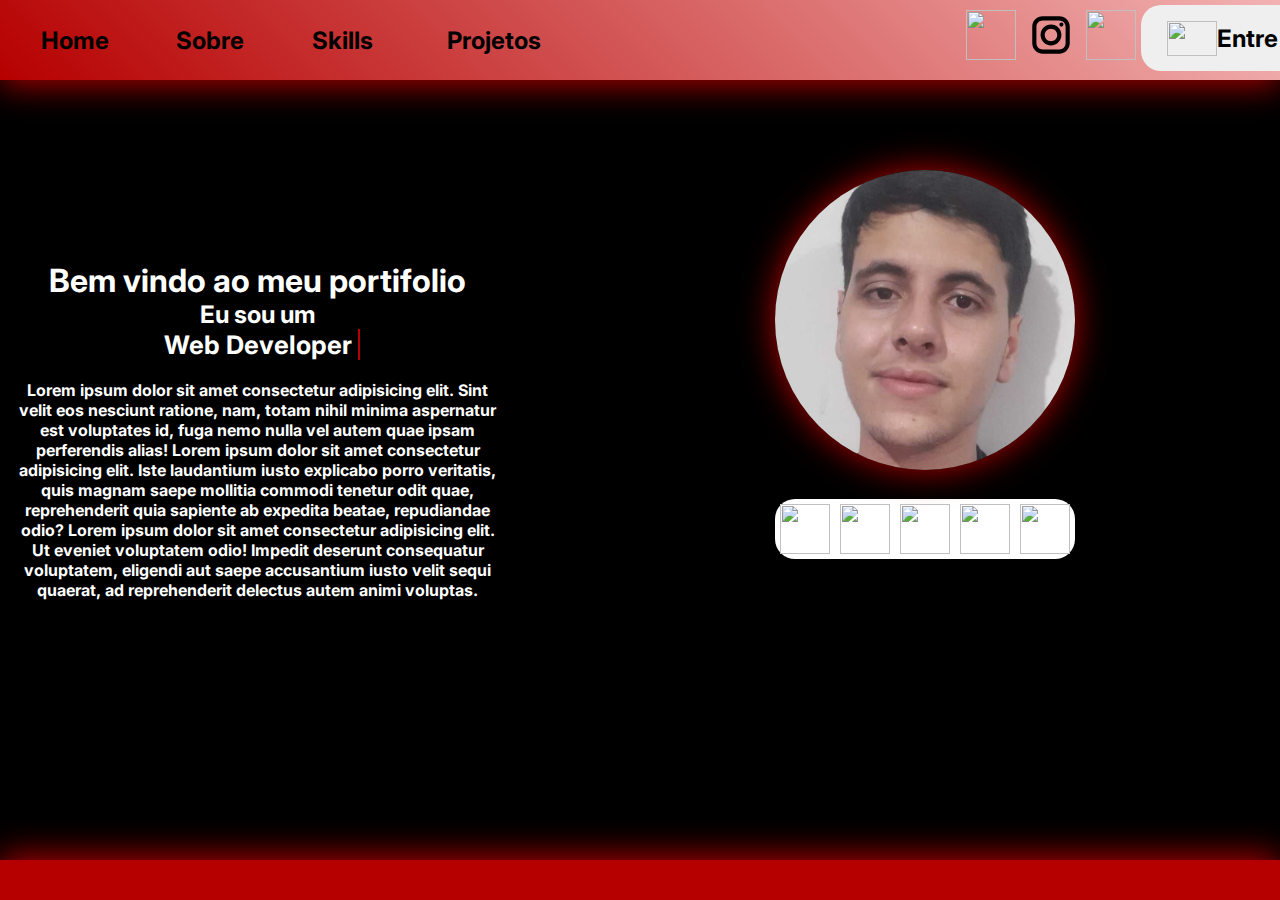
==== index.html @ 4b10b372 "efeito type adicionado" ====
<!DOCTYPE html>
<html lang="en">
  <head>
    <meta charset="UTF-8" />
    <meta name="viewport" content="width=device-width, initial-scale=1.0" />
    <link rel="stylesheet" href="./style.css" />
    <link rel="icon" type="image/png" href="./img/v964-25.jpg" />
    <link rel="preconnect" href="https://fonts.googleapis.com" />
    <link rel="preconnect" href="https://fonts.gstatic.com" crossorigin />
    <link
      href="https://fonts.googleapis.com/css2?family=Inter:wght@100..900&display=swap"
      rel="stylesheet"
    />
    <link href="https://css.gg/css?=|mail" rel="stylesheet" />

    <title>Portfolio</title>
  </head>
  <body>
    <div class="container">
      <nav class="navbar">
        <div class="links">
          <li class="linkactive"><a href="./index.html">Home</a></li>
          <li class="linkactive"><a href="">Sobre</a></li>
          <li class="linkactive"><a href="">Skills</a></li>
          <li class="linkactive"><a href="">Projetos</a></li>
        </div>
        <div class="botao">
          <a href="https://www.linkedin.com/in/lucca-andrade-cantão-b29a65206/"
            ><img
              src="https://cdn.jsdelivr.net/gh/devicons/devicon@latest/icons/linkedin/linkedin-plain.svg"
              class="iconesL"
          /></a>
          <a href="https://www.instagram.com/lihit_1204/"
            ><img src="./img/icons8-instagram.svg"  class="iconesL"
          /></a>
          <a href="https://github.com/pochita12">
            <img src="https://cdn.jsdelivr.net/gh/devicons/devicon@latest/icons/github/github-original.svg" class="iconesL" />
          </a>

          <button class="btn">
            <img src="./img/mail.svg" class="imgmail" /><a href=""
              >Entre em contato</a
            >
          </button>
        </div>
      </nav>
      <div class="assets">
        <div class="container-text">
          <h1 class="text">Bem vindo ao meu portifolio</h1>
          <div class="containerType">
            <h2 class="text">Eu sou um</h2>
            <span class="spanDigitar text"></span>
          </div>

          <br /><br />
          <p class="text">
            Lorem ipsum dolor sit amet consectetur adipisicing elit. Sint velit
            eos nesciunt ratione, nam, totam nihil minima aspernatur est
            voluptates id, fuga nemo nulla vel autem quae ipsam perferendis
            alias! Lorem ipsum dolor sit amet consectetur adipisicing elit. Iste
            laudantium iusto explicabo porro veritatis, quis magnam saepe
            mollitia commodi tenetur odit quae, reprehenderit quia sapiente ab
            expedita beatae, repudiandae odio? Lorem ipsum dolor sit amet
            consectetur adipisicing elit. Ut eveniet voluptatem odio! Impedit
            deserunt consequatur voluptatem, eligendi aut saepe accusantium
            iusto velit sequi quaerat, ad reprehenderit delectus autem animi
            voluptas.
          </p>
        </div>

        <div class="container-img">
          <img
            src="./img/Imagem do WhatsApp de 2024-05-14 à(s) 23.52.55_54731bf5.jpg"
            class="pimagem"
          /><br />
          <div class="icons">
            <img
              src="https://cdn.jsdelivr.net/gh/devicons/devicon@latest/icons/html5/html5-original-wordmark.svg"
              class="iconesL"
            />

            <img
              src="https://cdn.jsdelivr.net/gh/devicons/devicon@latest/icons/css3/css3-original-wordmark.svg"
              class="iconesL"
            />

            <img
              src="https://cdn.jsdelivr.net/gh/devicons/devicon@latest/icons/javascript/javascript-original.svg"
              class="iconesL"
            />

            <img
              src="https://cdn.jsdelivr.net/gh/devicons/devicon@latest/icons/github/github-original.svg"
              class="iconesL"
            />

            <img
              src="https://cdn.jsdelivr.net/gh/devicons/devicon@latest/icons/git/git-original.svg"
              class="iconesL"
            />
          </div>
        </div>
      </div>
      <footer class="footer"></footer>
    </div>

    <script src="./app.js"></script>
  </body>
</html>
---- style.css ----
* {
  padding: 0px;
  margin: 0px;
  font-family: "Inter", sans-serif;
  font-weight: 700;
}
body {
  width: 100%;
  height: 100vh;
  background-image: url(https://img.freepik.com/vetores-gratis/ceu-noturno-com-estrelas_1048-7871.jpg);
  background-position: center;
  background-repeat: no-repeat;
  background-size: 100%;
  background-color: black;
}
li {
  list-style: none;
  font-size: 24px;
  width: 160px;
}
a,
.linkactive {
  text-decoration: none;
  color: black;
}
.text {
  color: white;
}
.botao {
  margin-left: 170px;
  padding-top: 5px;
  display: flex;
}
.btn {
  display: flex;
  flex-direction: row;
  justify-content: center;
  align-items: center;
  width: 297px;
  height: 66px;
  border-radius: 20px;
  border: none;
  font-size: 24px;
}
.imgmail {
  width: 50px;
  height: 35px;
}
.links {
  width: 500px;
  display: flex;
  flex-direction: row;
  gap: 55px;
  align-items: center;
  justify-content: left;
  padding-left: 41.01px;
}
.navbar {
  gap: 250px;
  display: flex;
  flex-direction: row;
  height: 80px;
  width: 100%;
  background: linear-gradient(45deg, #b60000, #f2b2b2);
  box-shadow: 0px 4px 34.4px #b60000;
}
.linkactive {
  transition: 0.5s;
  width: 180px;
}
.linkactive:hover {
  padding-top: 60px;
  height: 80px;
  border-radius: 20px;
  text-decoration: underline white;
}
.linkactive:active {
  padding-top: 60px;
  height: 80px;
  border-radius: 20px;
  text-decoration: underline black;
}
.footer {
  background-color: #b60000;
  height: 40px;
  width: 100%;
  bottom: 0px;
  margin-bottom: 0px;
  position: fixed;
  box-shadow: 0px -4px 34.4px #b60000;
}
.container-img {
  width: 50%;
  right: 0px;
  padding-top: 80px;
  padding-left: 270px;
}
.container-text {
  text-align: center;
  width: 50%;
  left: 0px;
  padding-top: 19vh;
  justify-content: center;
  align-items: center;
}
.assets {
  display: flex;
  flex-direction: row;
  margin: 10px;
}
.pimagem {
  width: 300px;
  height: 300px;
  border-radius: 50%;
  box-shadow: 0px 0px 35px #b60000;
}
.icons {
  margin-top: 25px;
  border-radius: 20px;
  background-color: white;
  display: flex;
  flex-direction: row;
  height: 60px;
  width: 300px;
}
.iconesL {
  padding: 5px;
  width: 50px;
  height: 50px;
}
.spanDigitar {
  overflow: hidden;
  white-space: nowrap;
  font-size: 1.6rem;
  width: 0;
}
.containerType {
  display: inline-block;
}
.containerType span {
  position: relative;
}
.containerType span::before {
  content: "Web Developer";
  animation: words 20s infinite;
}
.containerType span::after {
  content: "";
  position: absolute;
  width: calc(100%+8px);
  height: 100%;
  background-color: black;
  border-left: 2px solid #b60000;
  right: -8px;
  animation: cursor 0.8s infinite, typing 20s steps(14) infinite;
}
@keyframes cursor {
  to {
    border-left: 2px solid black;
  }
}
@keyframes words {
  0%,
  20% {
    content: "Web developer";
  }
  21%,
  40% {
    content: "Programador";
  }
41%,
  60% {
    content: "Gamer";
  }
  61%,
  80% {
    content: "Designer";
  }
  81%,
  100% {
    content: "Estudante";
  }
}
@keyframes typing {
  10%,15%,30%,35%,50%,55%,70%,75%,90%,95%{
    width: 0;
  }
  5%,20%,25%,40%,45%,60%,65%,80%,85%{
    width: calc(100% + 8px);
  }
}
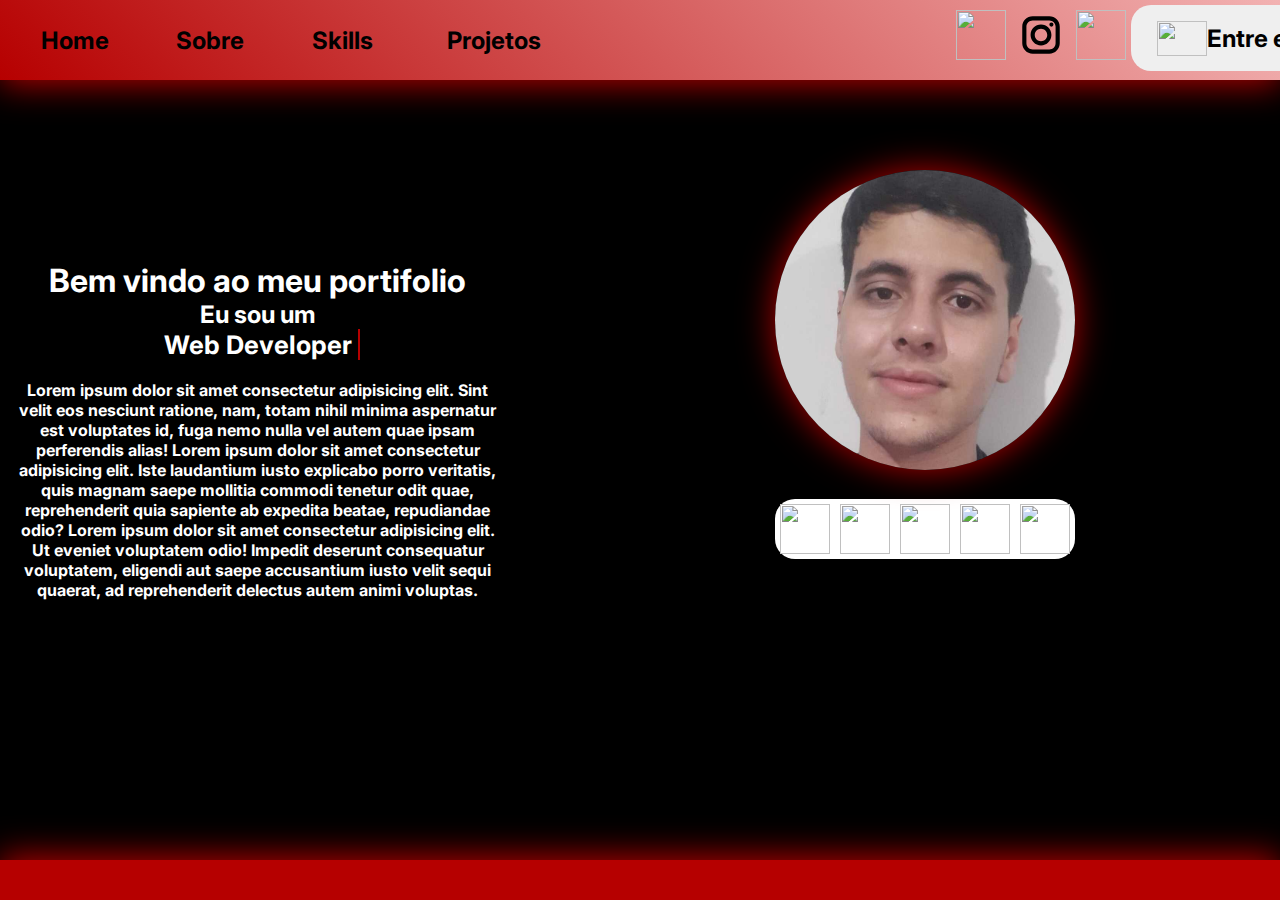
==== commit fb7f333f: "." ====
--- a/index.html
+++ b/index.html
@@ -37,10 +37,9 @@
             <img src="https://cdn.jsdelivr.net/gh/devicons/devicon@latest/icons/github/github-original.svg" class="iconesL" />
           </a>
 
-          <button class="btn">
-            <img src="./img/mail.svg" class="imgmail" /><a href=""
-              >Entre em contato</a
-            >
+          <button class="btn" onclick="openForm()">
+            <img src="./img/mail.svg" class="imgmail" />
+              Entre em contato
           </button>
         </div>
       </nav>
@@ -100,7 +99,8 @@
             />
           </div>
         </div>
-      </div>
+      </div>        
+
       <footer class="footer"></footer>
     </div>
 
--- a/style.css
+++ b/style.css
@@ -27,7 +27,7 @@
   color: white;
 }
 .botao {
-  margin-left: 170px;
+  margin-left: 160px;
   padding-top: 5px;
   display: flex;
 }
@@ -189,3 +189,4 @@
     width: calc(100% + 8px);
   }
 }
+
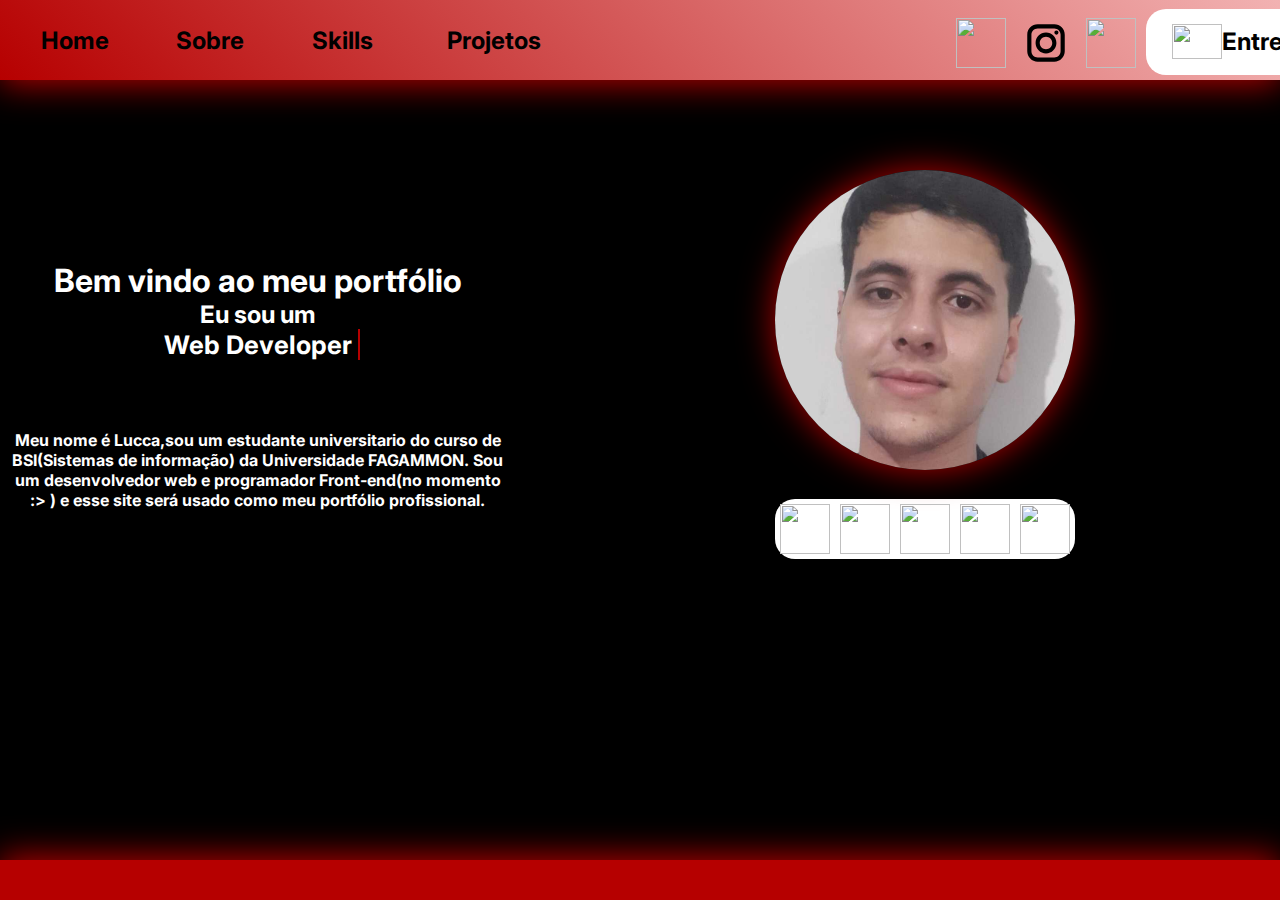
==== commit 666b3ad3: "." ====
--- a/index.html
+++ b/index.html
@@ -13,96 +13,89 @@
     />
     <link href="https://css.gg/css?=|mail" rel="stylesheet" />
 
-    <title>Portfolio</title>
+    <title>Portfólio</title>
   </head>
   <body>
-    <div class="container">
-      <nav class="navbar">
-        <div class="links">
-          <li class="linkactive"><a href="./index.html">Home</a></li>
-          <li class="linkactive"><a href="">Sobre</a></li>
-          <li class="linkactive"><a href="">Skills</a></li>
-          <li class="linkactive"><a href="">Projetos</a></li>
+    <nav class="navbar">
+      <div class="links">
+        <li class="linkactive"><a href="./index.html">Home</a></li>
+        <li class="linkactive"><a href="">Sobre</a></li>
+        <li class="linkactive"><a href="">Skills</a></li>
+        <li class="linkactive"><a href="">Projetos</a></li>
+      </div>
+      <div class="botao">
+        <a href="https://www.linkedin.com/in/lucca-andrade-cantão-b29a65206/"
+          ><img
+            src="https://cdn.jsdelivr.net/gh/devicons/devicon@latest/icons/linkedin/linkedin-plain.svg"
+            class="iconesL"
+        /></a>
+        <a href="https://www.instagram.com/lihit_1204/"
+          ><img src="./img/icons8-instagram.svg" class="iconesL"
+        /></a>
+        <a href="https://github.com/pochita12">
+          <img
+            src="https://cdn.jsdelivr.net/gh/devicons/devicon@latest/icons/github/github-original.svg"
+            class="iconesL"
+          />
+        </a>
+
+        <div class="btncntt">
+          <a href="./form.html" class="cntt">
+            <img src="./img/mail.svg" class="imgmail" />Entre em contato</a
+          >
         </div>
-        <div class="botao">
-          <a href="https://www.linkedin.com/in/lucca-andrade-cantão-b29a65206/"
-            ><img
-              src="https://cdn.jsdelivr.net/gh/devicons/devicon@latest/icons/linkedin/linkedin-plain.svg"
-              class="iconesL"
-          /></a>
-          <a href="https://www.instagram.com/lihit_1204/"
-            ><img src="./img/icons8-instagram.svg"  class="iconesL"
-          /></a>
-          <a href="https://github.com/pochita12">
-            <img src="https://cdn.jsdelivr.net/gh/devicons/devicon@latest/icons/github/github-original.svg" class="iconesL" />
-          </a>
-
-          <button class="btn" onclick="openForm()">
-            <img src="./img/mail.svg" class="imgmail" />
-              Entre em contato
-          </button>
-        </div>
-      </nav>
-      <div class="assets">
-        <div class="container-text">
-          <h1 class="text">Bem vindo ao meu portifolio</h1>
-          <div class="containerType">
-            <h2 class="text">Eu sou um</h2>
-            <span class="spanDigitar text"></span>
-          </div>
-
-          <br /><br />
-          <p class="text">
-            Lorem ipsum dolor sit amet consectetur adipisicing elit. Sint velit
-            eos nesciunt ratione, nam, totam nihil minima aspernatur est
-            voluptates id, fuga nemo nulla vel autem quae ipsam perferendis
-            alias! Lorem ipsum dolor sit amet consectetur adipisicing elit. Iste
-            laudantium iusto explicabo porro veritatis, quis magnam saepe
-            mollitia commodi tenetur odit quae, reprehenderit quia sapiente ab
-            expedita beatae, repudiandae odio? Lorem ipsum dolor sit amet
-            consectetur adipisicing elit. Ut eveniet voluptatem odio! Impedit
-            deserunt consequatur voluptatem, eligendi aut saepe accusantium
-            iusto velit sequi quaerat, ad reprehenderit delectus autem animi
-            voluptas.
-          </p>
+      </div>
+    </nav>
+    <div class="assets">
+      <div class="container-text">
+        <h1 class="text">Bem vindo ao meu portfólio</h1>
+        <div class="containerType">
+          <h2 class="text">Eu sou um</h2>
+          <span class="spanDigitar text"></span>
         </div>
 
-        <div class="container-img">
+        <br /><br />
+        <p class="text paragrafo">
+          Meu nome é Lucca,sou um estudante universitario do curso de BSI(Sistemas de informação) da Universidade FAGAMMON.
+          Sou um desenvolvedor web e programador Front-end(no momento :> ) e esse site será usado como meu portfólio profissional.
+        </p>
+      </div>
+
+      <div class="container-img">
+        <img
+          src="./img/Imagem do WhatsApp de 2024-05-14 à(s) 23.52.55_54731bf5.jpg"
+          class="pimagem"
+        /><br />
+        <div class="icons">
           <img
-            src="./img/Imagem do WhatsApp de 2024-05-14 à(s) 23.52.55_54731bf5.jpg"
-            class="pimagem"
-          /><br />
-          <div class="icons">
-            <img
-              src="https://cdn.jsdelivr.net/gh/devicons/devicon@latest/icons/html5/html5-original-wordmark.svg"
-              class="iconesL"
-            />
+            src="https://cdn.jsdelivr.net/gh/devicons/devicon@latest/icons/html5/html5-original-wordmark.svg"
+            class="icones"
+          />
 
-            <img
-              src="https://cdn.jsdelivr.net/gh/devicons/devicon@latest/icons/css3/css3-original-wordmark.svg"
-              class="iconesL"
-            />
+          <img
+            src="https://cdn.jsdelivr.net/gh/devicons/devicon@latest/icons/css3/css3-original-wordmark.svg"
+            class="icones"
+          />
 
-            <img
-              src="https://cdn.jsdelivr.net/gh/devicons/devicon@latest/icons/javascript/javascript-original.svg"
-              class="iconesL"
-            />
+          <img
+            src="https://cdn.jsdelivr.net/gh/devicons/devicon@latest/icons/javascript/javascript-original.svg"
+            class="icones"
+          />
 
-            <img
-              src="https://cdn.jsdelivr.net/gh/devicons/devicon@latest/icons/github/github-original.svg"
-              class="iconesL"
-            />
+          <img
+            src="https://cdn.jsdelivr.net/gh/devicons/devicon@latest/icons/github/github-original.svg"
+            class="icones"
+          />
 
-            <img
-              src="https://cdn.jsdelivr.net/gh/devicons/devicon@latest/icons/git/git-original.svg"
-              class="iconesL"
-            />
-          </div>
+          <img
+            src="https://cdn.jsdelivr.net/gh/devicons/devicon@latest/icons/git/git-original.svg"
+            class="icones"
+          />
         </div>
-      </div>        
+      </div>
+    </div>
 
-      <footer class="footer"></footer>
-    </div>
+    <footer class="footer"></footer>
 
     <script src="./app.js"></script>
   </body>
--- a/style.css
+++ b/style.css
@@ -8,16 +8,25 @@
   width: 100%;
   height: 100vh;
   background-image: url(https://img.freepik.com/vetores-gratis/ceu-noturno-com-estrelas_1048-7871.jpg);
-  background-position: center;
-  background-repeat: no-repeat;
-  background-size: 100%;
+  background-repeat: no-repeat center center fixed;
+  background-size: cover;
   background-color: black;
 }
+
 li {
   list-style: none;
   font-size: 24px;
   width: 160px;
 }
+textarea {
+  resize: none;
+}
+textarea::-webkit-scrollbar {
+  border-radius: 20px;
+}
+textarea::placeholder {
+  padding-top: 30px;
+}
 a,
 .linkactive {
   text-decoration: none;
@@ -28,8 +37,9 @@
 }
 .botao {
   margin-left: 160px;
-  padding-top: 5px;
-  display: flex;
+  padding-top: 13px;
+  display: flex;
+  gap: 5px;
 }
 .btn {
   display: flex;
@@ -41,6 +51,46 @@
   border-radius: 20px;
   border: none;
   font-size: 24px;
+  transition: 0.5s;
+}
+.btncntt {
+  display: flex;
+  flex-direction: row;
+  justify-content: center;
+  align-items: center;
+  text-align: center;
+}
+.cntt {
+  margin-bottom: 10px;
+  text-align: center;
+  width: 297px;
+  height: 66px;
+  border-radius: 20px;
+  border: none;
+  font-size: 24px;
+  transition: 0.5s;
+  background-color: white;
+  display: flex;
+  flex-direction: row;
+  justify-content: center;
+  align-items: center;
+  text-align: center;
+  transition: 0.5s;
+}
+.cntt:hover {
+  background-color: black;
+  color: white;
+  .imgmail {
+    -webkit-filter: invert(1);
+    filter: invert(1);
+  }
+}
+.btn:hover {
+  background-color: black;
+  color: white;
+}
+.btn a:hover {
+  color: white;
 }
 .imgmail {
   width: 50px;
@@ -54,6 +104,9 @@
   align-items: center;
   justify-content: left;
   padding-left: 41.01px;
+}
+.linksContato {
+  padding-left: 300px;
 }
 .navbar {
   gap: 250px;
@@ -127,6 +180,16 @@
   padding: 5px;
   width: 50px;
   height: 50px;
+  transition: 0.5s;
+}
+.icones {
+  padding: 5px;
+  width: 50px;
+  height: 50px;
+}
+.iconesL:hover {
+  -webkit-filter: invert(1);
+  filter: invert(1);
 }
 .spanDigitar {
   overflow: hidden;
@@ -168,7 +231,7 @@
   40% {
     content: "Programador";
   }
-41%,
+  41%,
   60% {
     content: "Gamer";
   }
@@ -178,15 +241,78 @@
   }
   81%,
   100% {
-    content: "Estudante";
+    content: "Universitario";
   }
 }
 @keyframes typing {
-  10%,15%,30%,35%,50%,55%,70%,75%,90%,95%{
+  10%,
+  15%,
+  30%,
+  35%,
+  50%,
+  55%,
+  70%,
+  75%,
+  90%,
+  95% {
     width: 0;
   }
-  5%,20%,25%,40%,45%,60%,65%,80%,85%{
+  5%,
+  20%,
+  25%,
+  40%,
+  45%,
+  60%,
+  65%,
+  80%,
+  85% {
     width: calc(100% + 8px);
   }
 }
-
+.container {
+  display: flex;
+  align-items: center;
+  justify-content: center;
+  height: 80vh;
+  width: 100%;
+}
+.formulario {
+  display: flex;
+  align-items: center;
+  justify-content: center;
+  text-align: left;
+  padding: 30px;
+  width: 600px;
+  height: 450px;
+  background: linear-gradient(45deg, #f2b2b2, #b60000);
+  box-shadow: 0px 4px 34.4px #b60000;
+  border-radius: 20px;
+}
+.form {
+  display: flex;
+  flex-direction: column;
+  gap: 10px;
+}
+.inp {
+  box-sizing: border-box;
+  width: 350px;
+  height: 66px;
+  border-radius: 20px;
+  background-color: white;
+  border: none;
+  padding: 10px;
+}
+.inp,
+textarea:focus {
+  outline: none;
+}
+.msg {
+  width: 350px;
+  height: 100px;
+}
+.form .btn {
+  width: 350px;
+}
+.paragrafo{
+  margin-top: 50px;
+}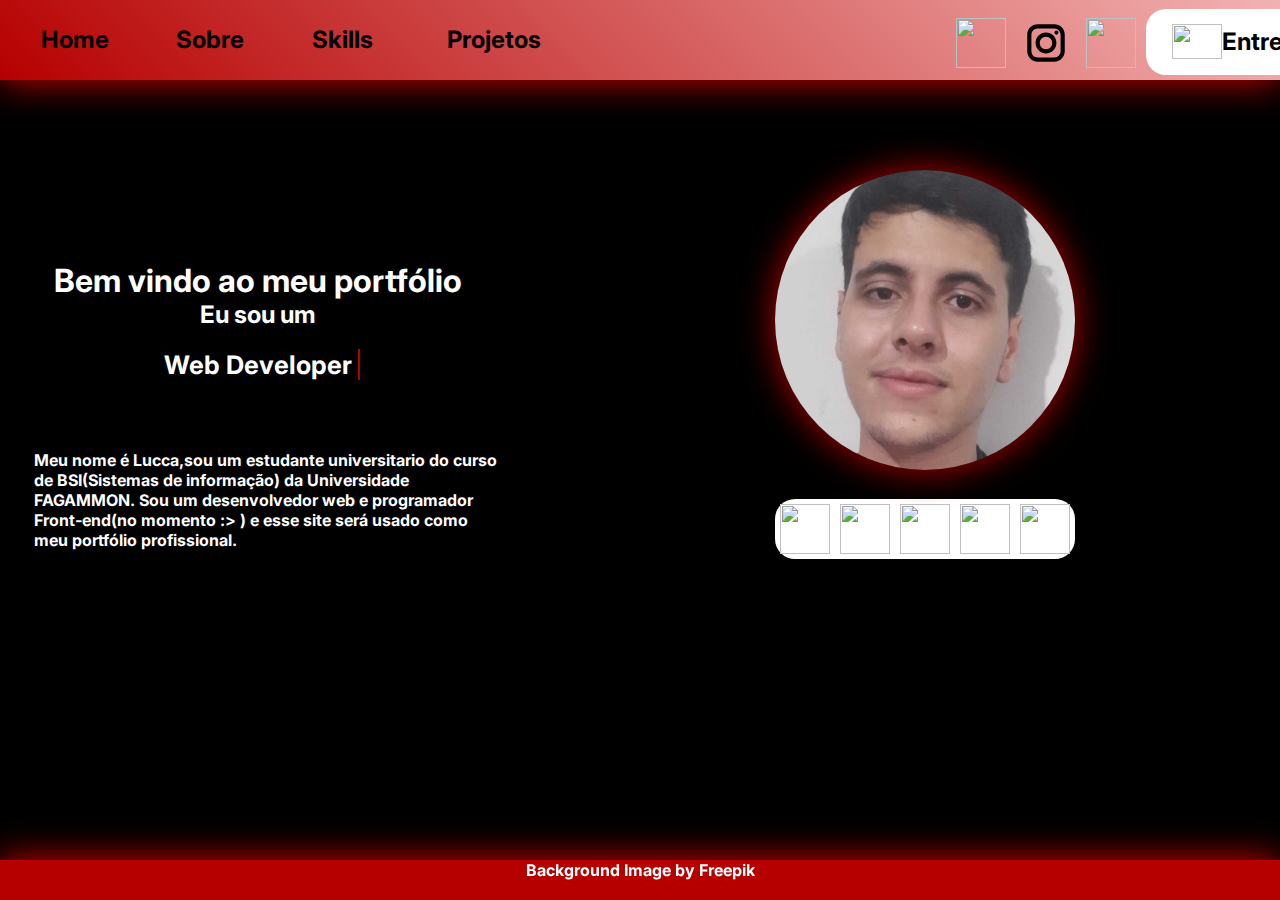
==== commit b9bde1ab: "." ====
--- a/index.html
+++ b/index.html
@@ -19,7 +19,7 @@
     <nav class="navbar">
       <div class="links">
         <li class="linkactive"><a href="./index.html">Home</a></li>
-        <li class="linkactive"><a href="">Sobre</a></li>
+        <li class="linkactive"><a href="./sobre.html">Sobre</a></li>
         <li class="linkactive"><a href="">Skills</a></li>
         <li class="linkactive"><a href="">Projetos</a></li>
       </div>
@@ -46,18 +46,22 @@
         </div>
       </div>
     </nav>
+
     <div class="assets">
       <div class="container-text">
         <h1 class="text">Bem vindo ao meu portfólio</h1>
         <div class="containerType">
           <h2 class="text">Eu sou um</h2>
+          <br />
           <span class="spanDigitar text"></span>
         </div>
 
         <br /><br />
         <p class="text paragrafo">
-          Meu nome é Lucca,sou um estudante universitario do curso de BSI(Sistemas de informação) da Universidade FAGAMMON.
-          Sou um desenvolvedor web e programador Front-end(no momento :> ) e esse site será usado como meu portfólio profissional.
+          Meu nome é Lucca,sou um estudante universitario do curso de
+          BSI(Sistemas de informação) da Universidade FAGAMMON. Sou um
+          desenvolvedor web e programador Front-end(no momento :> ) e esse site
+          será usado como meu portfólio profissional.
         </p>
       </div>
 
@@ -94,8 +98,17 @@
         </div>
       </div>
     </div>
-
-    <footer class="footer"></footer>
+    <div>
+      <p class="text paragrafo"></p>
+    </div>
+    <footer class="footer" style="color: white">
+      Background Image by
+      <a
+        href="https://www.freepik.com/free-vector/geometric-red-lights-background-realistic-style_5201345.htm#query=neon%20red&position=0&from_view=keyword&track=ais_user&uuid=297277d7-ff52-4d98-aa55-472d23de0476"
+        style="color: white"
+        >Freepik</a
+      >
+    </footer>
 
     <script src="./app.js"></script>
   </body>
--- a/style.css
+++ b/style.css
@@ -7,7 +7,7 @@
 body {
   width: 100%;
   height: 100vh;
-  background-image: url(https://img.freepik.com/vetores-gratis/ceu-noturno-com-estrelas_1048-7871.jpg);
+  background-image: url(./img/red-neon-lines-design-dark-black-background.jpg);
   background-repeat: no-repeat center center fixed;
   background-size: cover;
   background-color: black;
@@ -120,10 +120,10 @@
 .linkactive {
   transition: 0.5s;
   width: 180px;
+  height: 30px;
 }
 .linkactive:hover {
-  padding-top: 60px;
-  height: 80px;
+  height: 30px;
   border-radius: 20px;
   text-decoration: underline white;
 }
@@ -134,6 +134,7 @@
   text-decoration: underline black;
 }
 .footer {
+  text-align: center;
   background-color: #b60000;
   height: 40px;
   width: 100%;
@@ -192,6 +193,7 @@
   filter: invert(1);
 }
 .spanDigitar {
+  width: 100px;
   overflow: hidden;
   white-space: nowrap;
   font-size: 1.6rem;
@@ -233,15 +235,15 @@
   }
   41%,
   60% {
-    content: "Gamer";
+    content: "Universitario";
   }
   61%,
   80% {
-    content: "Designer";
+    content: "Tecnico de TI";
   }
   81%,
   100% {
-    content: "Universitario";
+    content: "Gamer";
   }
 }
 @keyframes typing {
@@ -266,7 +268,7 @@
   65%,
   80%,
   85% {
-    width: calc(100% + 8px);
+    width: calc(100% + 10px);
   }
 }
 .container {
@@ -313,6 +315,8 @@
 .form .btn {
   width: 350px;
 }
-.paragrafo{
+.paragrafo {
   margin-top: 50px;
-}+  margin-left: 1.5rem;
+  text-align: left;
+}
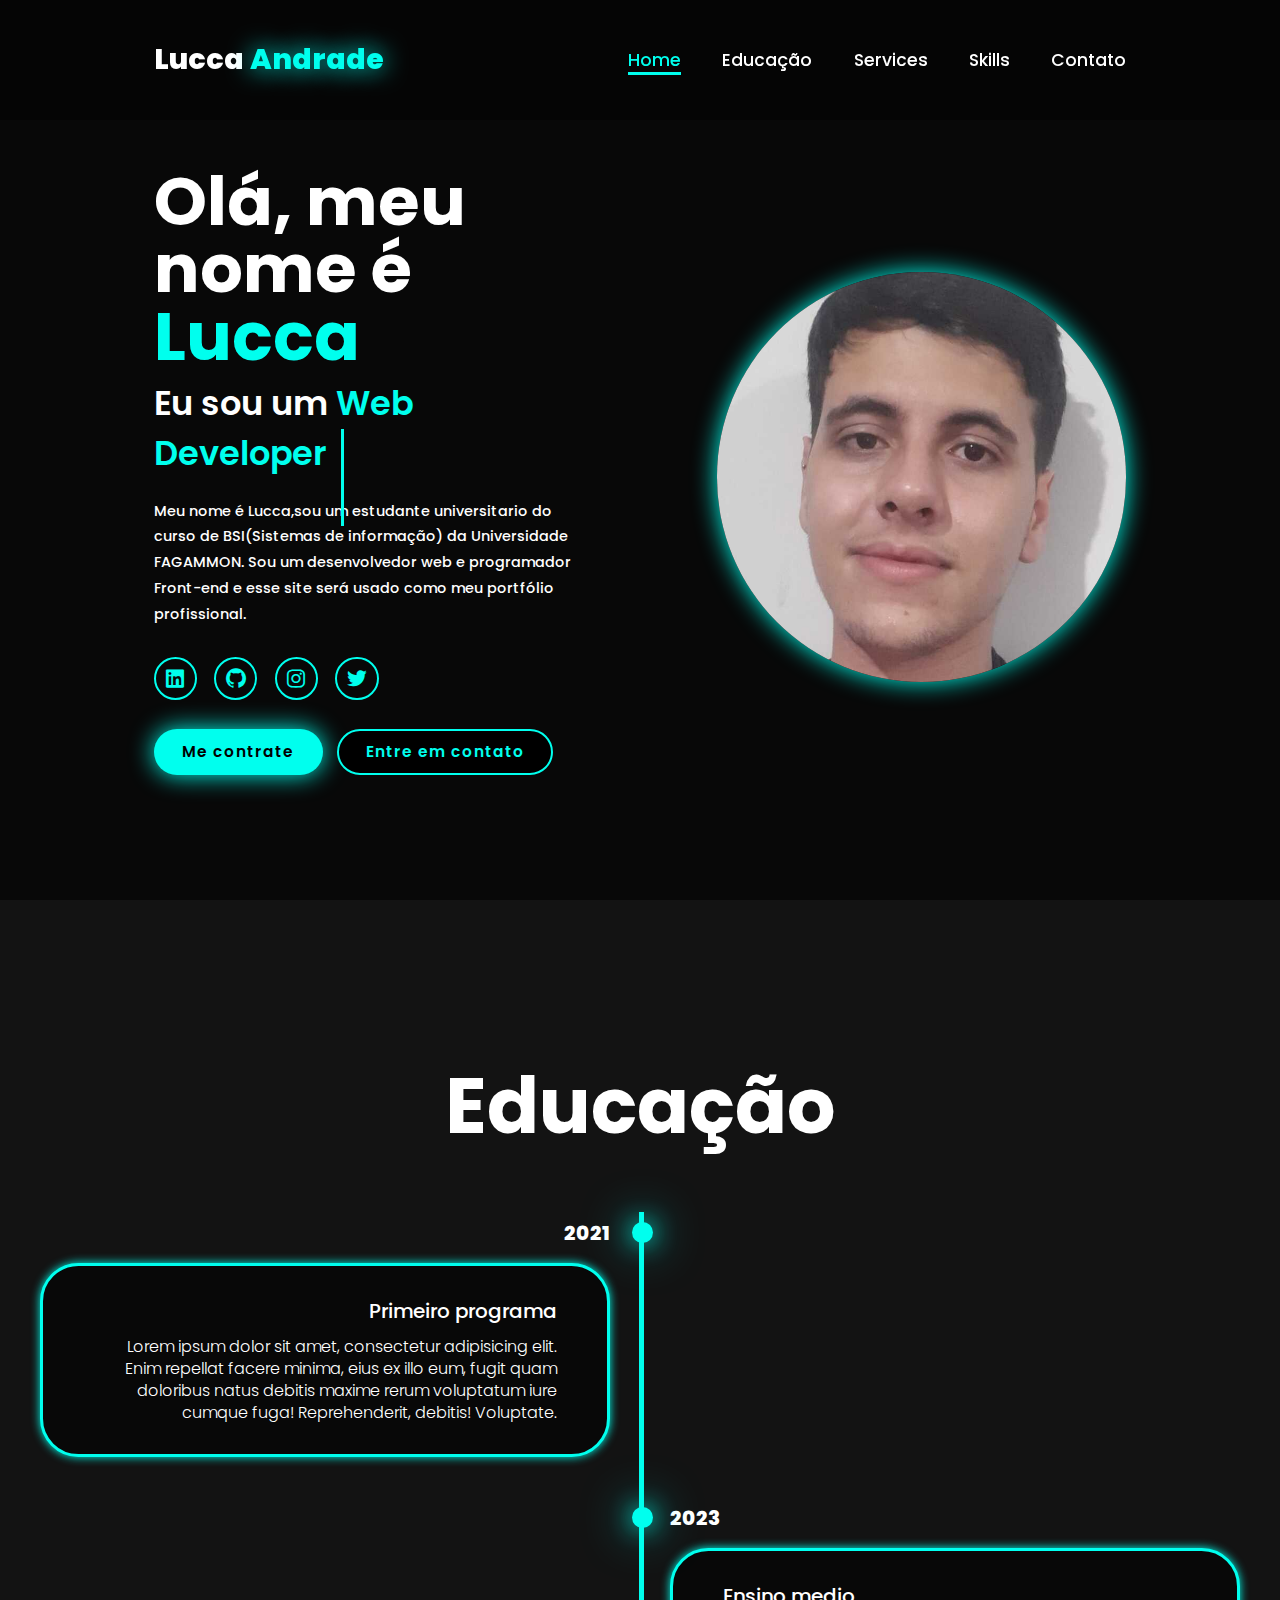
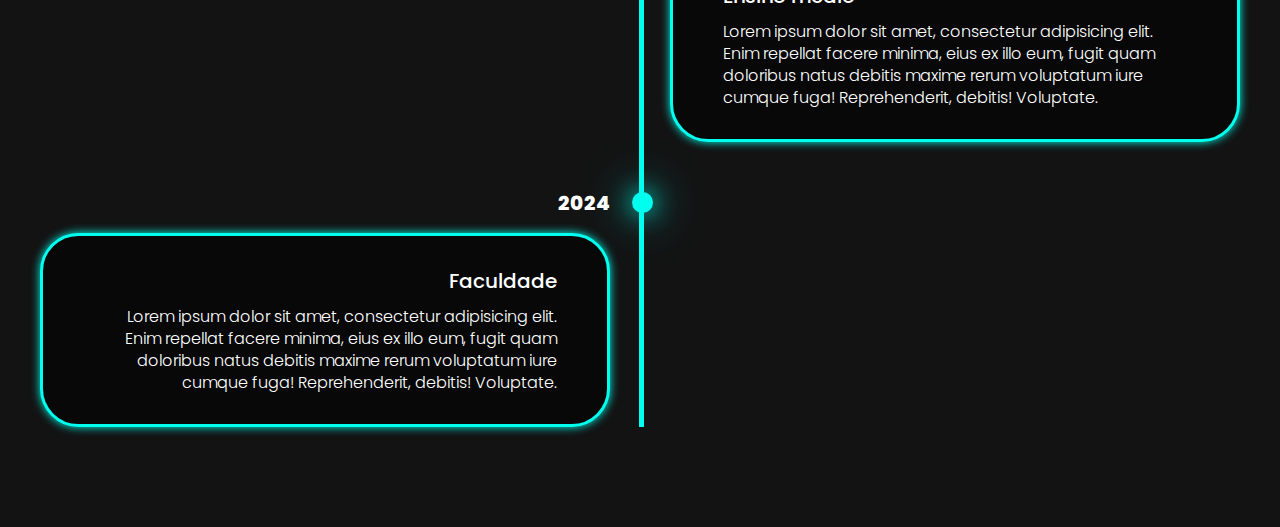
==== commit 0963bc51: "." ====
--- a/index.html
+++ b/index.html
@@ -3,112 +3,117 @@
   <head>
     <meta charset="UTF-8" />
     <meta name="viewport" content="width=device-width, initial-scale=1.0" />
+    <title>Portfolio</title>
     <link rel="stylesheet" href="./style.css" />
-    <link rel="icon" type="image/png" href="./img/v964-25.jpg" />
     <link rel="preconnect" href="https://fonts.googleapis.com" />
     <link rel="preconnect" href="https://fonts.gstatic.com" crossorigin />
     <link
-      href="https://fonts.googleapis.com/css2?family=Inter:wght@100..900&display=swap"
+      href="https://fonts.googleapis.com/css2?family=Poppins:ital,wght@0,100;0,200;0,300;0,400;0,500;0,600;0,700;0,800;0,900;1,100;1,200;1,300;1,400;1,500;1,600;1,700;1,800;1,900&display=swap"
       rel="stylesheet"
     />
-    <link href="https://css.gg/css?=|mail" rel="stylesheet" />
-
-    <title>Portfólio</title>
+    <link
+      href="https://unpkg.com/boxicons@2.1.4/css/boxicons.min.css"
+      rel="stylesheet"
+    />
   </head>
   <body>
-    <nav class="navbar">
-      <div class="links">
-        <li class="linkactive"><a href="./index.html">Home</a></li>
-        <li class="linkactive"><a href="./sobre.html">Sobre</a></li>
-        <li class="linkactive"><a href="">Skills</a></li>
-        <li class="linkactive"><a href="">Projetos</a></li>
-      </div>
-      <div class="botao">
-        <a href="https://www.linkedin.com/in/lucca-andrade-cantão-b29a65206/"
-          ><img
-            src="https://cdn.jsdelivr.net/gh/devicons/devicon@latest/icons/linkedin/linkedin-plain.svg"
-            class="iconesL"
-        /></a>
-        <a href="https://www.instagram.com/lihit_1204/"
-          ><img src="./img/icons8-instagram.svg" class="iconesL"
-        /></a>
-        <a href="https://github.com/pochita12">
-          <img
-            src="https://cdn.jsdelivr.net/gh/devicons/devicon@latest/icons/github/github-original.svg"
-            class="iconesL"
-          />
-        </a>
+    <header class="header">
+      <a href="#home" class="logo">Lucca <span>Andrade</span></a>
+      <i class="bx bx-menu" id="menu-icon"></i>
+      <nav class="navbar">
+        <a href="#home" class="active">Home</a>
+        <a href="#education">Educação</a>
+        <a href="#services">Services</a>
+        <a href="#testimonials">Skills</a>
+        <a href="#contact">Contato</a>
+      </nav>
+    </header>
 
-        <div class="btncntt">
-          <a href="./form.html" class="cntt">
-            <img src="./img/mail.svg" class="imgmail" />Entre em contato</a
-          >
+    <section class="home" id="home">
+      <div class="home-content">
+        <h1>Olá, meu nome é <span>Lucca</span></h1>
+        <h3 class="text-animation">Eu sou um <span></span></h3>
+        <p>
+          Meu nome é Lucca,sou um estudante universitario do curso de
+          BSI(Sistemas de informação) da Universidade FAGAMMON. Sou um
+          desenvolvedor web e programador Front-end e esse site será usado como
+          meu portfólio profissional.
+        </p>
+        <div class="social-icons">
+          <a href="https://www.linkedin.com/in/lucca-andrade-cantão-b29a65206/"
+            ><i class="bx bxl-linkedin-square"></i
+          ></a>
+          <a href="https://github.com/pochita12"
+            ><i class="bx bxl-github"></i
+          ></a>
+          <a href="https://www.instagram.com/lihit_1204/"
+            ><i class="bx bxl-instagram"></i
+          ></a>
+          <a href="https://x.com/LihitT1204"><i class="bx bxl-twitter"></i></a>
+        </div>
+
+        <div class="btn-group">
+          <a href="#" class="btn">Me contrate</a>
+          <a href="#contact" class="btn">Entre em contato</a>
         </div>
       </div>
-    </nav>
+      <div class="home-img">
+        <img
+          src="../img/Imagem do WhatsApp de 2024-05-14 à(s) 23.52.55_54731bf5.jpg"
+          alt=""
+        />
+      </div>
+    </section>
 
-    <div class="assets">
-      <div class="container-text">
-        <h1 class="text">Bem vindo ao meu portfólio</h1>
-        <div class="containerType">
-          <h2 class="text">Eu sou um</h2>
-          <br />
-          <span class="spanDigitar text"></span>
+    <section class="education" id="education">
+      <h2 class="heading">Educação</h2>
+
+      <div class="timeline-items">
+        
+        <div class="timeline-item">
+          <div class="timeline-dot"></div>
+          <div class="timeline-date">2021</div>
+          <div class="timeline-content">
+            <h3>Primeiro programa</h3>
+            <p>
+              Lorem ipsum dolor sit amet, consectetur adipisicing elit. Enim
+              repellat facere minima, eius ex illo eum, fugit quam doloribus
+              natus debitis maxime rerum voluptatum iure cumque fuga!
+              Reprehenderit, debitis! Voluptate.
+            </p>
+          </div>
         </div>
 
-        <br /><br />
-        <p class="text paragrafo">
-          Meu nome é Lucca,sou um estudante universitario do curso de
-          BSI(Sistemas de informação) da Universidade FAGAMMON. Sou um
-          desenvolvedor web e programador Front-end(no momento :> ) e esse site
-          será usado como meu portfólio profissional.
-        </p>
+        <div class="timeline-item">
+          <div class="timeline-dot"></div>
+          <div class="timeline-date">2023</div>
+          <div class="timeline-content">
+            <h3>Ensino medio</h3>
+            <p>
+              Lorem ipsum dolor sit amet, consectetur adipisicing elit. Enim
+              repellat facere minima, eius ex illo eum, fugit quam doloribus
+              natus debitis maxime rerum voluptatum iure cumque fuga!
+              Reprehenderit, debitis! Voluptate.
+            </p>
+          </div>
+        </div>
+
+        <div class="timeline-item">
+          <div class="timeline-dot"></div>
+          <div class="timeline-date">2024</div>
+          <div class="timeline-content">
+            <h3>Faculdade</h3>
+            <p>
+              Lorem ipsum dolor sit amet, consectetur adipisicing elit. Enim
+              repellat facere minima, eius ex illo eum, fugit quam doloribus
+              natus debitis maxime rerum voluptatum iure cumque fuga!
+              Reprehenderit, debitis! Voluptate.
+            </p>
+          </div>
+        </div>
+
       </div>
-
-      <div class="container-img">
-        <img
-          src="./img/Imagem do WhatsApp de 2024-05-14 à(s) 23.52.55_54731bf5.jpg"
-          class="pimagem"
-        /><br />
-        <div class="icons">
-          <img
-            src="https://cdn.jsdelivr.net/gh/devicons/devicon@latest/icons/html5/html5-original-wordmark.svg"
-            class="icones"
-          />
-
-          <img
-            src="https://cdn.jsdelivr.net/gh/devicons/devicon@latest/icons/css3/css3-original-wordmark.svg"
-            class="icones"
-          />
-
-          <img
-            src="https://cdn.jsdelivr.net/gh/devicons/devicon@latest/icons/javascript/javascript-original.svg"
-            class="icones"
-          />
-
-          <img
-            src="https://cdn.jsdelivr.net/gh/devicons/devicon@latest/icons/github/github-original.svg"
-            class="icones"
-          />
-
-          <img
-            src="https://cdn.jsdelivr.net/gh/devicons/devicon@latest/icons/git/git-original.svg"
-            class="icones"
-          />
-        </div>
-      </div>
-    </div>
-    <div>
-      <p class="text paragrafo"></p>
-    </div>
-    <footer class="footer" style="color: white">
-      Background Image by
-      <a
-        href="https://www.freepik.com/free-vector/geometric-red-lights-background-realistic-style_5201345.htm#query=neon%20red&position=0&from_view=keyword&track=ais_user&uuid=297277d7-ff52-4d98-aa55-472d23de0476"
-        style="color: white"
-        >Freepik</a
-      >
-    </footer>
+    </section>
 
     <script src="./app.js"></script>
   </body>
--- a/style.css
+++ b/style.css
@@ -1,227 +1,209 @@
 * {
-  padding: 0px;
-  margin: 0px;
-  font-family: "Inter", sans-serif;
+  margin: 0;
+  padding: 0;
+  box-sizing: border-box;
+  text-decoration: none;
+  border: none;
+  outline: none;
+  scroll-behavior: smooth;
+  font-family: "Poppins", sans-serif;
+}
+:root {
+  --bg-color: #080808;
+  --second-bg-color: #131313;
+  --text-color: white;
+  --main-color: #00ffee;
+}
+html {
+  font-size: 60%;
+  overflow-x: hidden;
+}
+body {
+  background: var(--bg-color);
+  color: var(--text-color);
+}
+.header {
+  position: fixed;
+  top: 0;
+  left: 0;
+  width: 100%;
+  padding: 4rem 12% 4rem;
+  background: rgba(0, 0, 0, 0.3);
+  backdrop-filter: blur(10px);
+  display: flex;
+  justify-content: space-between;
+  align-items: center;
+  z-index: 5;
+}
+.logo {
+  font-size: 3rem;
+  color: var(--text-color);
+  font-weight: 800;
+  cursor: pointer;
+  transition: 0.3s ease;
+}
+.logo:hover {
+  transform: scale(1.1);
+}
+.logo span {
+  text-shadow: 0 0 25px var(--main-color);
+}
+.navbar a {
+  font-size: 1.8rem;
+  color: var(--text-color);
+  margin-left: 4rem;
+  font-weight: 500;
+  transition: 0.3s ease;
+  border-bottom: 3px solid transparent;
+}
+.navbar a:hover,
+.navbar a.active {
+  color: var(--main-color);
+  border-bottom: 3px solid var(--main-color);
+}
+#menu-icon {
+  font-size: 3.6rem;
+  color: var(--main-color);
+  display: none;
+}
+section {
+  min-height: 100vh;
+  padding: 10rem 12% 10rem;
+}
+.home {
+  display: flex;
+  align-items: center;
+  justify-content: center;
+  gap: 15rem;
+}
+.home-content {
+  display: flex;
+  flex-direction: column;
+  align-items: baseline;
+  text-align: left;
+  justify-content: center;
+  margin-top: 3rem;
+}
+span {
+  color: var(--main-color);
+}
+.logo span {
+  color: var(--main-color);
+}
+.home-content h3 {
+  margin-bottom: 2rem;
+  margin-top: 1rem;
+  font-size: 3.5rem;
+}
+.home-content h1 {
+  font-size: 7rem;
   font-weight: 700;
-}
-body {
-  width: 100%;
-  height: 100vh;
-  background-image: url(./img/red-neon-lines-design-dark-black-background.jpg);
-  background-repeat: no-repeat center center fixed;
-  background-size: cover;
-  background-color: black;
-}
-
-li {
-  list-style: none;
-  font-size: 24px;
-  width: 160px;
-}
-textarea {
-  resize: none;
-}
-textarea::-webkit-scrollbar {
-  border-radius: 20px;
-}
-textarea::placeholder {
-  padding-top: 30px;
-}
-a,
-.linkactive {
-  text-decoration: none;
-  color: black;
-}
-.text {
-  color: white;
-}
-.botao {
-  margin-left: 160px;
-  padding-top: 13px;
-  display: flex;
-  gap: 5px;
-}
-.btn {
-  display: flex;
-  flex-direction: row;
+  margin-top: 1.5rem;
+  line-height: 1;
+}
+.home-img {
+  border-radius: 50%;
+}
+.home-img img {
+  position: relative;
+  top: 3rem;
+  width: 32vw;
+  border-radius: 50%;
+  box-shadow: 0 0 25px var(--main-color);
+  cursor: pointer;
+  transition: 0.4s ease-in-out;
+}
+.home-img img:hover {
+  box-shadow: 0 0 25px var(--main-color), 0 0 50px var(--main-color),
+    0 0 100px var(--main-color);
+}
+.home-content p {
+  font-size: 1.5rem;
+  font-weight: 500;
+  line-height: 1.8;
+  max-width: 1000px;
+}
+.social-icons a {
+  display: inline-flex;
   justify-content: center;
   align-items: center;
-  width: 297px;
-  height: 66px;
-  border-radius: 20px;
-  border: none;
-  font-size: 24px;
-  transition: 0.5s;
-}
-.btncntt {
-  display: flex;
-  flex-direction: row;
-  justify-content: center;
+  width: 4.5rem;
+  height: 4.5rem;
+  background: transparent;
+  border: 2px solid var(--main-color);
+  font-size: 2.5rem;
+  border-radius: 50%;
+  color: var(--main-color);
+  margin: 3rem 1.5rem 3rem 0;
+  transition: 0.3s ease-in-out;
+}
+.social-icons a:hover {
+  color: var(--text-color);
+  transform: scale(1.3) translateY(-5px);
+  box-shadow: 0 0 25px var(--main-color);
+  background-color: var(--main-color);
+}
+.btn {
+  display: inline-block;
+  padding: 1rem 2.8rem;
+  background: var(--main-color);
+  box-shadow: 0 0 25px var(--main-color);
+  border-radius: 4rem;
+  font-size: 1.6rem;
+  color: black;
+  border: 2px solid transparent;
+  letter-spacing: 0.1rem;
+  font-weight: 600;
+  transition: 0.3s ease-in-out;
+  cursor: pointer;
+}
+.btn:hover {
+  transform: scale(1.05);
+  box-shadow: 0 0 50px var(--main-color);
+}
+.btn-group {
+  display: flex;
   align-items: center;
-  text-align: center;
-}
-.cntt {
-  margin-bottom: 10px;
-  text-align: center;
-  width: 297px;
-  height: 66px;
-  border-radius: 20px;
-  border: none;
-  font-size: 24px;
-  transition: 0.5s;
-  background-color: white;
-  display: flex;
-  flex-direction: row;
-  justify-content: center;
-  align-items: center;
-  text-align: center;
-  transition: 0.5s;
-}
-.cntt:hover {
+  gap: 1.5rem;
+}
+.btn-group a:nth-of-type(2) {
   background-color: black;
-  color: white;
-  .imgmail {
-    -webkit-filter: invert(1);
-    filter: invert(1);
-  }
-}
-.btn:hover {
-  background-color: black;
-  color: white;
-}
-.btn a:hover {
-  color: white;
-}
-.imgmail {
-  width: 50px;
-  height: 35px;
-}
-.links {
-  width: 500px;
-  display: flex;
-  flex-direction: row;
-  gap: 55px;
-  align-items: center;
-  justify-content: left;
-  padding-left: 41.01px;
-}
-.linksContato {
-  padding-left: 300px;
-}
-.navbar {
-  gap: 250px;
-  display: flex;
-  flex-direction: row;
-  height: 80px;
-  width: 100%;
-  background: linear-gradient(45deg, #b60000, #f2b2b2);
-  box-shadow: 0px 4px 34.4px #b60000;
-}
-.linkactive {
-  transition: 0.5s;
-  width: 180px;
-  height: 30px;
-}
-.linkactive:hover {
-  height: 30px;
-  border-radius: 20px;
-  text-decoration: underline white;
-}
-.linkactive:active {
-  padding-top: 60px;
-  height: 80px;
-  border-radius: 20px;
-  text-decoration: underline black;
-}
-.footer {
-  text-align: center;
-  background-color: #b60000;
-  height: 40px;
-  width: 100%;
-  bottom: 0px;
-  margin-bottom: 0px;
-  position: fixed;
-  box-shadow: 0px -4px 34.4px #b60000;
-}
-.container-img {
-  width: 50%;
-  right: 0px;
-  padding-top: 80px;
-  padding-left: 270px;
-}
-.container-text {
-  text-align: center;
-  width: 50%;
-  left: 0px;
-  padding-top: 19vh;
-  justify-content: center;
-  align-items: center;
-}
-.assets {
-  display: flex;
-  flex-direction: row;
-  margin: 10px;
-}
-.pimagem {
-  width: 300px;
-  height: 300px;
-  border-radius: 50%;
-  box-shadow: 0px 0px 35px #b60000;
-}
-.icons {
-  margin-top: 25px;
-  border-radius: 20px;
-  background-color: white;
-  display: flex;
-  flex-direction: row;
-  height: 60px;
-  width: 300px;
-}
-.iconesL {
-  padding: 5px;
-  width: 50px;
-  height: 50px;
-  transition: 0.5s;
-}
-.icones {
-  padding: 5px;
-  width: 50px;
-  height: 50px;
-}
-.iconesL:hover {
-  -webkit-filter: invert(1);
-  filter: invert(1);
-}
-.spanDigitar {
-  width: 100px;
-  overflow: hidden;
-  white-space: nowrap;
-  font-size: 1.6rem;
-  width: 0;
-}
-.containerType {
+  color: var(--main-color);
+  border: 2px solid var(--main-color);
+  box-shadow: 0 0 25px transparent;
+}
+.btn-group a:nth-of-type(2):hover {
+  box-shadow: 0 0 25px var(--main-color);
+  background-color: var(--main-color);
+  color: black;
+}
+.text-animation {
+  font-size: 34px;
+  font-weight: 600;
+  min-width: 200px;
   display: inline-block;
 }
-.containerType span {
+.text-animation span {
   position: relative;
 }
-.containerType span::before {
+.text-animation span::before {
   content: "Web Developer";
+  color: var(--main-color);
   animation: words 20s infinite;
 }
-.containerType span::after {
+.text-animation span::after {
   content: "";
+  background-color: var(--bg-color);
   position: absolute;
   width: calc(100%+8px);
   height: 100%;
-  background-color: black;
-  border-left: 2px solid #b60000;
+  border-left: 3px solid var(--main-color);
   right: -8px;
-  animation: cursor 0.8s infinite, typing 20s steps(14) infinite;
+  animation: cursor 0.5s infinite, typing 20s steps(14) infinite;
 }
 @keyframes cursor {
   to {
-    border-left: 2px solid black;
+    border-left: 2px solid var(--bg-color);
   }
 }
 @keyframes words {
@@ -271,52 +253,96 @@
     width: calc(100% + 10px);
   }
 }
-.container {
-  display: flex;
-  align-items: center;
-  justify-content: center;
-  height: 80vh;
+.heading {
+  font-size: 8rem;
+  text-align: center;
+  margin: 5rem 0;
+}
+.education {
+  padding: 100px 15px;
+  background: var(--second-bg-color);
+}
+.education h2 {
+  margin-bottom: 5rem;
+}
+.timeline-items {
+  max-width: 1200px;
+  margin: auto;
+  display: flex;
+  flex-wrap: wrap;
+  position: relative;
+}
+.timeline-items::before {
+  content: "";
+  position: absolute;
+  width: 5px;
+  height: 100%;
+  background-color: var(--main-color);
+  left: calc(50% - 1px);
+}
+.timeline-item {
+  margin-bottom: 40px;
   width: 100%;
-}
-.formulario {
-  display: flex;
-  align-items: center;
-  justify-content: center;
-  text-align: left;
-  padding: 30px;
-  width: 600px;
-  height: 450px;
-  background: linear-gradient(45deg, #f2b2b2, #b60000);
-  box-shadow: 0px 4px 34.4px #b60000;
-  border-radius: 20px;
-}
-.form {
-  display: flex;
-  flex-direction: column;
-  gap: 10px;
-}
-.inp {
-  box-sizing: border-box;
-  width: 350px;
-  height: 66px;
-  border-radius: 20px;
-  background-color: white;
-  border: none;
-  padding: 10px;
-}
-.inp,
-textarea:focus {
-  outline: none;
-}
-.msg {
-  width: 350px;
-  height: 100px;
-}
-.form .btn {
-  width: 350px;
-}
-.paragrafo {
-  margin-top: 50px;
-  margin-left: 1.5rem;
-  text-align: left;
-}
+  position: relative;
+}
+.timeline-item:last-child {
+  margin-bottom: 0;
+}
+.timeline-item:nth-child(odd) {
+  padding-right: calc(50% + 30px);
+  text-align: right;
+}
+.timeline-item:nth-child(even) {
+  padding-left: calc(50% + 30px);
+}
+.timeline-dot {
+  height: 21px;
+  width: 21px;
+  background-color: var(--main-color);
+  box-shadow: 0 0 25px var(--main-color), 0 0 50px var(--main-color);
+  position: absolute;
+  left: calc(50% - 8px);
+  border-radius: 50%;
+  top: 10px;
+}
+.timeline-date{
+  font-size: 20px;
+  font-weight: 800;
+  color: white;
+  margin: 6px 0 15px;
+}
+.timeline-content{
+  background-color: var(--bg-color);
+  border: 3px solid var(--main-color);
+  padding: 30px 50px;
+  border-radius: 4rem;
+  box-shadow: 0 0 10px var(--main-color);
+  cursor: pointer;
+  transition: 0.3s ease-in-out;
+}
+.timeline-content:hover{
+  transform: scale(1.05) ;
+  box-shadow: 0 0 25px var(--main-color);
+}
+.timeline-content h3{
+  font-size: 20px;
+  color: white;
+  margin: 0 0 10px;
+  font-weight: 500;
+}
+.timeline-content p{
+  color: white;
+  font-size: 16px;
+  font-weight: 300;
+  line-height: 22px;
+}
+::-webkit-scrollbar{
+  width: 15px;
+}
+::-webkit-scrollbar-thumb{
+  background-color: var(--main-color);
+}
+::-webkit-scrollbar-track{
+  background-color: var(--bg-color);
+  width: 50px;
+}
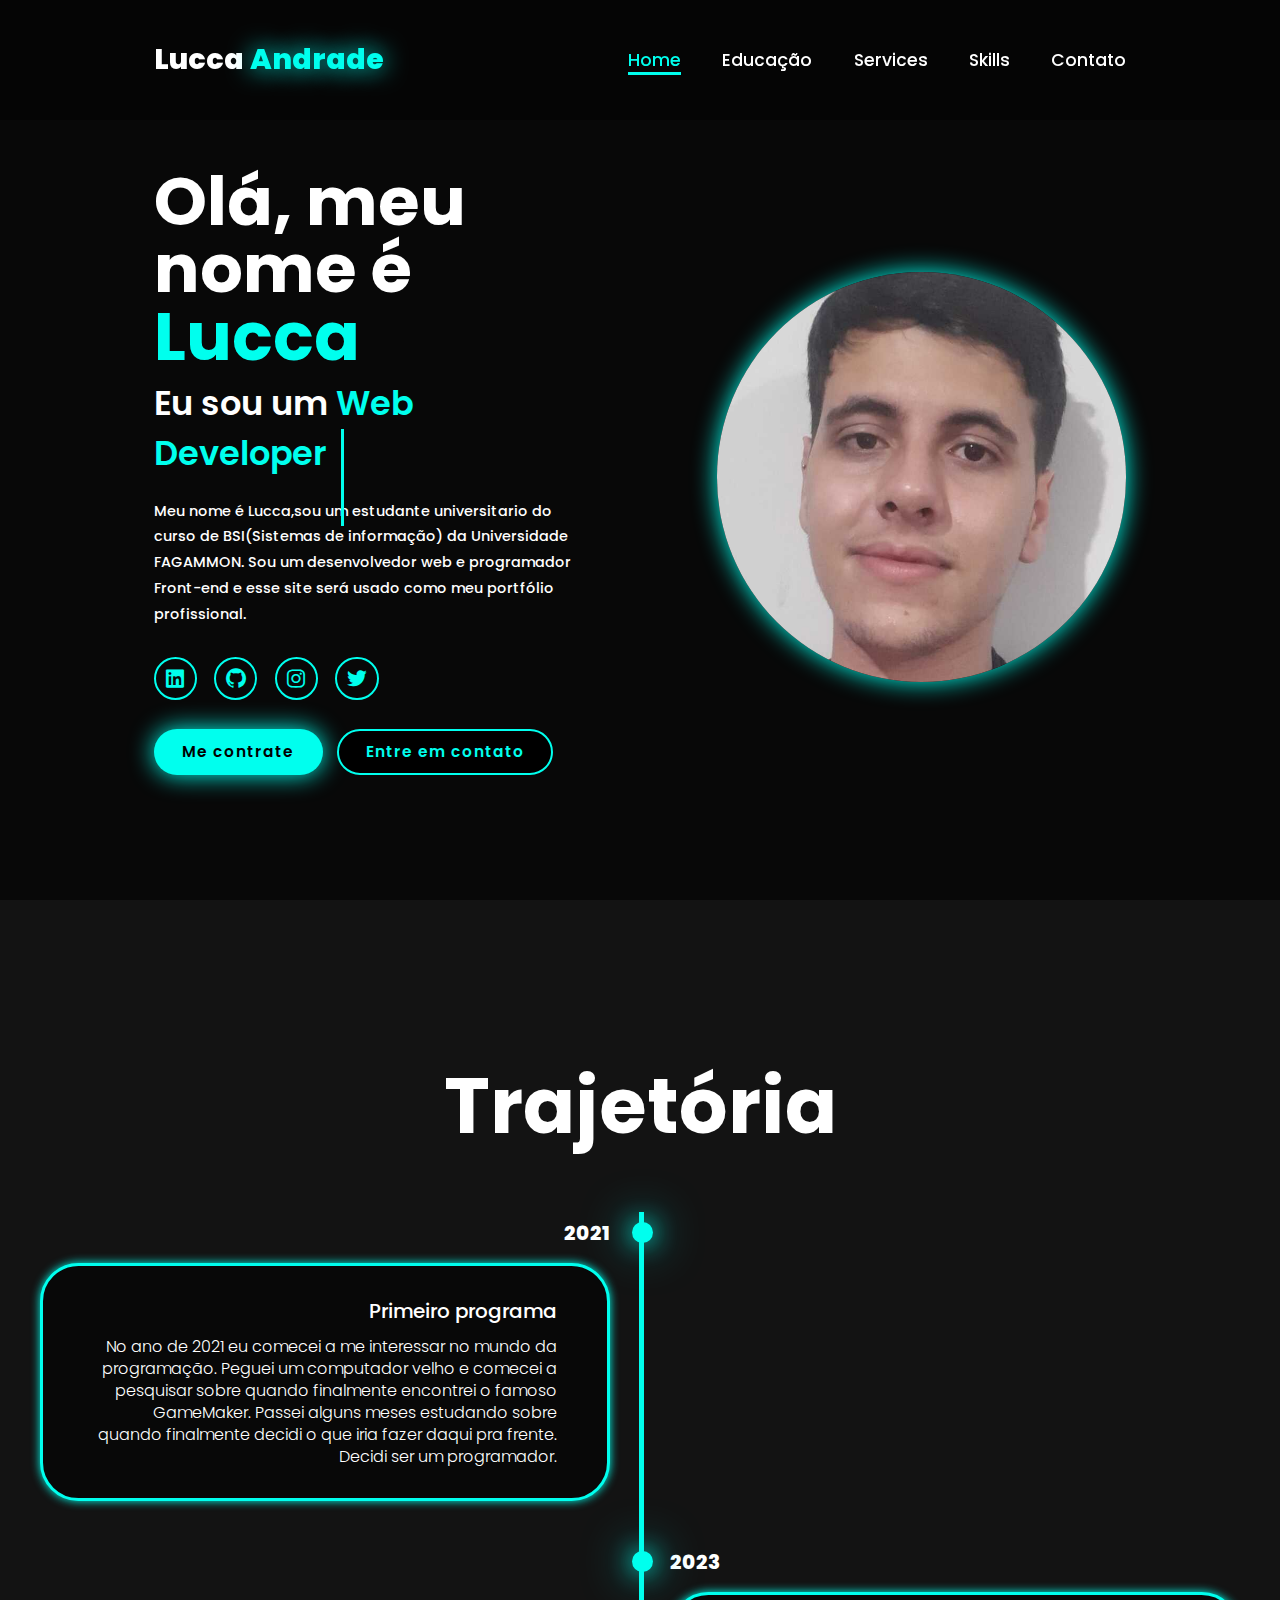
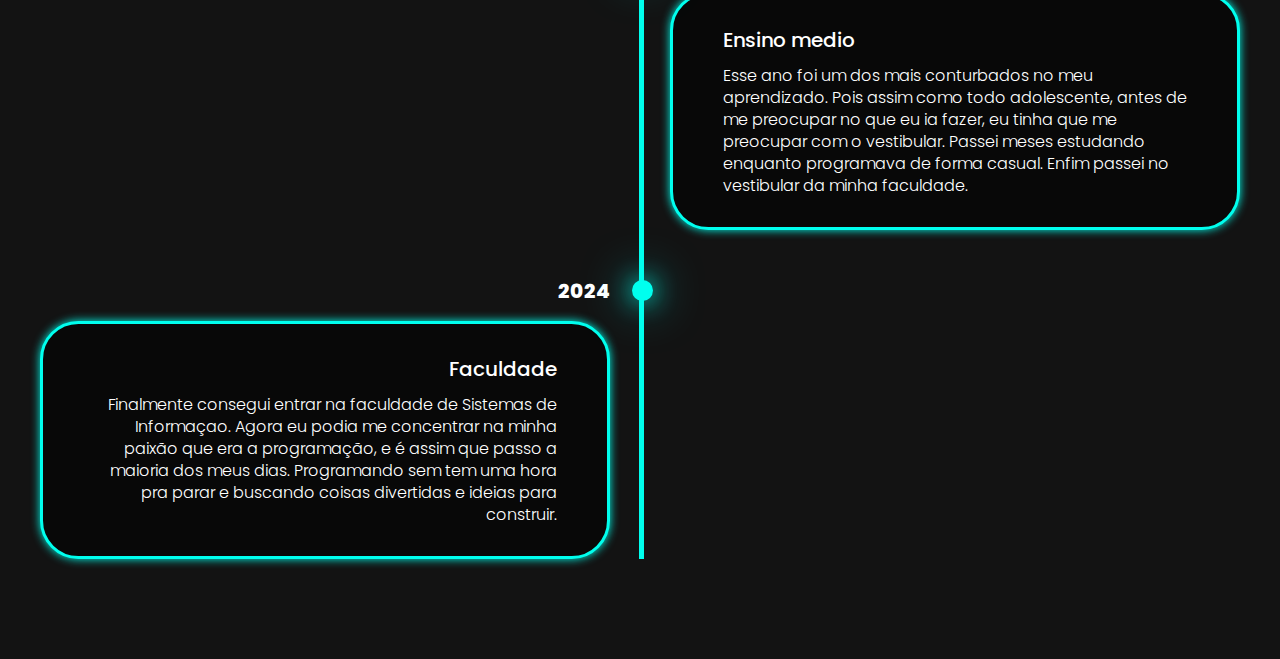
==== commit 32ecc256: "Trajetoria" ====
--- a/index.html
+++ b/index.html
@@ -66,7 +66,7 @@
     </section>
 
     <section class="education" id="education">
-      <h2 class="heading">Educação</h2>
+      <h2 class="heading">Trajetória</h2>
 
       <div class="timeline-items">
         
@@ -76,10 +76,7 @@
           <div class="timeline-content">
             <h3>Primeiro programa</h3>
             <p>
-              Lorem ipsum dolor sit amet, consectetur adipisicing elit. Enim
-              repellat facere minima, eius ex illo eum, fugit quam doloribus
-              natus debitis maxime rerum voluptatum iure cumque fuga!
-              Reprehenderit, debitis! Voluptate.
+              No ano de 2021 eu comecei a me interessar no mundo da programação. Peguei um computador velho e comecei a pesquisar sobre quando finalmente encontrei o famoso GameMaker. Passei alguns meses estudando sobre quando finalmente decidi o que iria fazer daqui pra frente. Decidi ser um programador.
             </p>
           </div>
         </div>
@@ -90,10 +87,7 @@
           <div class="timeline-content">
             <h3>Ensino medio</h3>
             <p>
-              Lorem ipsum dolor sit amet, consectetur adipisicing elit. Enim
-              repellat facere minima, eius ex illo eum, fugit quam doloribus
-              natus debitis maxime rerum voluptatum iure cumque fuga!
-              Reprehenderit, debitis! Voluptate.
+              Esse ano foi um dos mais conturbados no meu aprendizado. Pois assim como todo adolescente, antes de me preocupar no que eu ia fazer, eu tinha que me preocupar com o vestibular. Passei meses estudando enquanto programava de forma casual. Enfim passei no vestibular da minha faculdade. 
             </p>
           </div>
         </div>
@@ -104,10 +98,7 @@
           <div class="timeline-content">
             <h3>Faculdade</h3>
             <p>
-              Lorem ipsum dolor sit amet, consectetur adipisicing elit. Enim
-              repellat facere minima, eius ex illo eum, fugit quam doloribus
-              natus debitis maxime rerum voluptatum iure cumque fuga!
-              Reprehenderit, debitis! Voluptate.
+              Finalmente consegui entrar na faculdade de Sistemas de Informaçao. Agora eu podia me concentrar na minha paixão que era a programação, e é assim que passo a maioria dos meus dias. Programando sem tem uma hora pra parar e buscando coisas divertidas e ideias para construir.
             </p>
           </div>
         </div>
